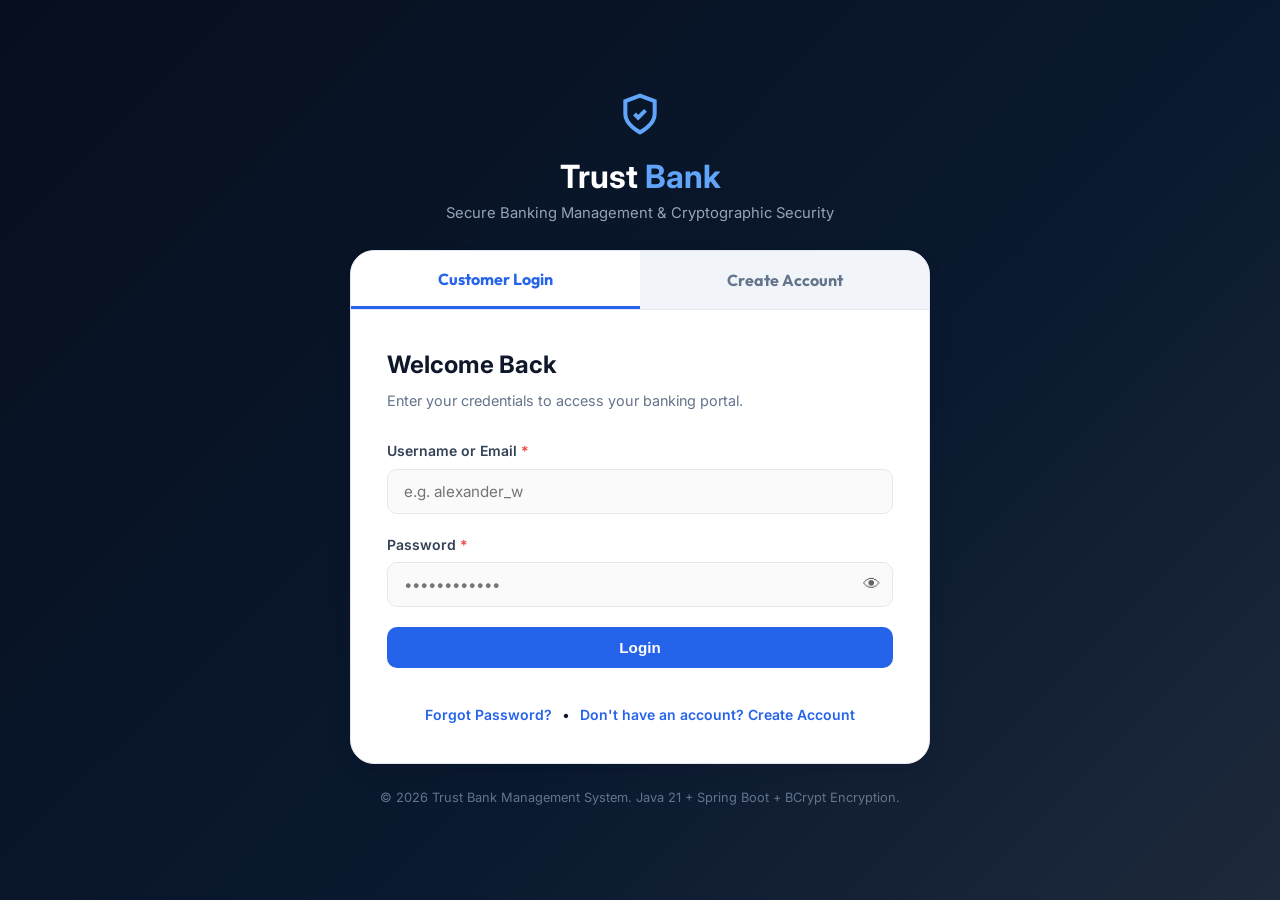
==== bank-management-system/frontend/index.html @ d6aa2a1b "Initial commit" ====
<!DOCTYPE html>
<html lang="en">
<head>
    <meta charset="UTF-8">
    <meta name="viewport" content="width=device-width, initial-scale=1.0">
    <title>Trust Bank | Login & Registration</title>
    
    <!-- Google Fonts -->
    <link rel="preconnect" href="https://fonts.googleapis.com">
    <link rel="preconnect" href="https://fonts.gstatic.com" crossorigin>
    <link href="https://fonts.googleapis.com/css2?family=Inter:wght@300;400;500;600;700;800&family=Outfit:wght@500;600;700;800&display=swap" rel="stylesheet">
    
    <!-- CSS Stylesheet -->
    <link rel="stylesheet" href="style.css">
</head>
<body class="auth-page">

    <!-- Toast Notification Container -->
    <div id="toast-container" class="toast-container" aria-live="polite"></div>

    <div class="auth-container">
        <!-- Auth Brand Header -->
        <div class="auth-brand">
            <svg class="brand-icon" viewBox="0 0 24 24" fill="none" stroke="currentColor" stroke-width="2.2">
                <path d="M12 22s8-4 8-10V5l-8-3-8 3v7c0 6 8 10 8 10z"></path>
                <path d="m9 12 2 2 4-4"></path>
            </svg>
            <h1>Trust <span class="brand-highlight">Bank</span></h1>
            <p>Secure Banking Management & Cryptographic Security</p>
        </div>

        <!-- Auth Card Box -->
        <div class="auth-card">
            <!-- Tabs Header -->
            <div class="auth-tabs">
                <button class="tab-btn active" id="tab-login" onclick="switchAuthTab('login')">Customer Login</button>
                <button class="tab-btn" id="tab-signup" onclick="switchAuthTab('signup')">Create Account</button>
            </div>

            <!-- LOGIN FORM -->
            <div id="form-login-container" class="auth-form-wrapper">
                <div class="form-header">
                    <h2>Welcome Back</h2>
                    <p>Enter your credentials to access your banking portal.</p>
                </div>

                <form id="login-form" onsubmit="handleLogin(event)" class="form-stack">
                    <div class="form-group">
                        <label for="login-username">Username or Email <span class="required">*</span></label>
                        <input type="text" id="login-username" placeholder="e.g. alexander_w" required autocomplete="username">
                    </div>

                    <div class="form-group">
                        <label for="login-password">Password <span class="required">*</span></label>
                        <div class="input-password-wrapper">
                            <input type="password" id="login-password" placeholder="••••••••••••" required autocomplete="current-password">
                            <button type="button" class="btn-toggle-pass" onclick="togglePasswordVisibility('login-password')">👁</button>
                        </div>
                    </div>

                    <button type="submit" class="btn btn-primary btn-block" id="btn-login-submit">
                        Login
                    </button>

                    <div class="form-links">
                        <a href="javascript:void(0)" onclick="handleForgotPassword()">Forgot Password?</a>
                        <span class="divider">•</span>
                        <a href="javascript:void(0)" onclick="switchAuthTab('signup')">Don't have an account? Create Account</a>
                    </div>
                </form>
            </div>

            <!-- SIGNUP FORM -->
            <div id="form-signup-container" class="auth-form-wrapper hidden">
                <div class="form-header">
                    <h2>Customer Registration</h2>
                    <p>Create a new account with BCrypt password protection.</p>
                </div>

                <form id="signup-form" onsubmit="handleSignup(event)" class="form-grid">
                    <div class="form-group span-2">
                        <label for="signup-fullname">Full Name <span class="required">*</span></label>
                        <input type="text" id="signup-fullname" placeholder="Alexander Wright" required>
                    </div>

                    <div class="form-group">
                        <label for="signup-email">Email Address <span class="required">*</span></label>
                        <input type="email" id="signup-email" placeholder="alexander@example.com" required>
                    </div>

                    <div class="form-group">
                        <label for="signup-phone">Phone Number <span class="required">*</span></label>
                        <input type="tel" id="signup-phone" placeholder="+1 (555) 019-2834" required>
                    </div>

                    <div class="form-group">
                        <label for="signup-dob">Date of Birth <span class="required">*</span></label>
                        <input type="date" id="signup-dob" required>
                    </div>

                    <div class="form-group">
                        <label for="signup-account-type">Account Type</label>
                        <select id="signup-account-type">
                            <option value="Savings">Savings Account</option>
                            <option value="Current">Current Account</option>
                        </select>
                    </div>

                    <div class="form-group span-2">
                        <label for="signup-address">Residential Address <span class="required">*</span></label>
                        <input type="text" id="signup-address" placeholder="124 Financial Way, New York, NY 10001" required>
                    </div>

                    <div class="form-group span-2">
                        <label for="signup-username">Username <span class="required">*</span></label>
                        <input type="text" id="signup-username" placeholder="alexander_w" required>
                    </div>

                    <div class="form-group">
                        <label for="signup-password">Password <span class="required">*</span></label>
                        <div class="input-password-wrapper">
                            <input type="password" id="signup-password" placeholder="••••••••••••" required>
                            <button type="button" class="btn-toggle-pass" onclick="togglePasswordVisibility('signup-password')">👁</button>
                        </div>
                    </div>

                    <div class="form-group">
                        <label for="signup-confirm-password">Confirm Password <span class="required">*</span></label>
                        <div class="input-password-wrapper">
                            <input type="password" id="signup-confirm-password" placeholder="••••••••••••" required>
                            <button type="button" class="btn-toggle-pass" onclick="togglePasswordVisibility('signup-confirm-password')">👁</button>
                        </div>
                    </div>

                    <div class="form-actions span-2">
                        <button type="submit" class="btn btn-primary" id="btn-signup-submit">
                            Register Account
                        </button>
                        <button type="button" class="btn btn-secondary" onclick="openPasswordGenerator()">
                            ⚡ Generate Strong Password
                        </button>
                    </div>

                    <div class="form-links span-2">
                        <a href="javascript:void(0)" onclick="switchAuthTab('login')">Already have an account? Login</a>
                    </div>
                </form>
            </div>
        </div>

        <!-- Footer -->
        <div class="auth-footer">
            <p>&copy; 2026 Trust Bank Management System. Java 21 + Spring Boot + BCrypt Encryption.</p>
        </div>
    </div>

    <!-- Page JavaScript -->
    <script src="script.js"></script>
</body>
</html>
---- bank-management-system/frontend/style.css ----
/* ==========================================================================
   Trust Bank - Professional Multi-Page Architecture Stylesheet
   Colors: Navy, Dark Blue, Blue Accent, White, Light Gray
   ========================================================================== */

/* Design Tokens & CSS Variables */
:root {
    --color-navy: #0a192f;
    --color-navy-dark: #070f1e;
    --color-dark-blue: #1e293b;
    --color-slate: #334155;
    --color-blue-accent: #2563eb;
    --color-blue-hover: #1d4ed8;
    --color-blue-light: #eff6ff;
    --color-blue-glow: rgba(37, 99, 235, 0.25);
    
    --color-light-bg: #f8fafc;
    --color-card-bg: #ffffff;
    --color-border: #e2e8f0;
    --color-text-main: #0f172a;
    --color-text-muted: #64748b;
    --color-white: #ffffff;

    --color-success: #10b981;
    --color-success-bg: #ecfdf5;
    --color-warning: #f59e0b;
    --color-danger: #ef4444;
    --color-danger-bg: #fef2f2;

    --font-primary: 'Inter', -apple-system, BlinkMacSystemFont, "Segoe UI", Roboto, sans-serif;
    --font-heading: 'Outfit', 'Inter', sans-serif;

    --radius-sm: 6px;
    --radius-md: 10px;
    --radius-lg: 16px;
    --radius-xl: 24px;

    --shadow-sm: 0 1px 2px 0 rgba(0, 0, 0, 0.05);
    --shadow-md: 0 4px 6px -1px rgba(0, 0, 0, 0.07), 0 2px 4px -1px rgba(0, 0, 0, 0.04);
    --shadow-lg: 0 10px 25px -5px rgba(15, 23, 42, 0.1), 0 8px 10px -6px rgba(15, 23, 42, 0.05);
    --shadow-glow: 0 0 25px rgba(37, 99, 235, 0.15);

    --transition-fast: 0.18s ease;
    --transition-normal: 0.3s ease;
}

/* Reset & Global Base Styles */
* {
    margin: 0;
    padding: 0;
    box-sizing: border-box;
}

html {
    scroll-behavior: smooth;
    font-size: 16px;
}

body {
    font-family: var(--font-primary);
    background-color: var(--color-light-bg);
    color: var(--color-text-main);
    line-height: 1.6;
    min-height: 100vh;
    display: flex;
    flex-direction: column;
    -webkit-font-smoothing: antialiased;
}

.main-body {
    flex-grow: 1;
    padding-bottom: 4rem;
}

/* Utility Classes */
.hidden {
    display: none !important;
}

.container {
    max-width: 1200px;
    margin: 0 auto;
    padding: 0 1.5rem;
}

.font-mono {
    font-family: ui-monospace, SFMono-Regular, Menlo, Monaco, Consolas, monospace;
}

.font-sm {
    font-size: 0.875rem;
}

.text-center { text-align: center; }
.text-danger { color: var(--color-danger); }
.text-primary { color: var(--color-blue-accent); }
.margin-top-lg { margin-top: 2rem; }
.section-padding { padding-top: 2.5rem; padding-bottom: 2.5rem; }

/* Toast Notifications */
.toast-container {
    position: fixed;
    top: 1.5rem;
    right: 1.5rem;
    z-index: 9999;
    display: flex;
    flex-direction: column;
    gap: 0.75rem;
    pointer-events: none;
}

.toast {
    pointer-events: auto;
    min-width: 320px;
    max-width: 450px;
    padding: 1rem 1.25rem;
    border-radius: var(--radius-md);
    background: var(--color-white);
    box-shadow: var(--shadow-lg);
    display: flex;
    align-items: flex-start;
    gap: 0.75rem;
    border-left: 4px solid var(--color-blue-accent);
    animation: toastSlideIn 0.3s cubic-bezier(0.16, 1, 0.3, 1);
    font-size: 0.9375rem;
    color: var(--color-text-main);
}

.toast.toast-success { border-left-color: var(--color-success); }
.toast.toast-error { border-left-color: var(--color-danger); }
.toast.toast-warning { border-left-color: var(--color-warning); }

@keyframes toastSlideIn {
    from { opacity: 0; transform: translateX(100px); }
    to { opacity: 1; transform: translateX(0); }
}

/* Header & Navbar */
.navbar-header {
    position: sticky;
    top: 0;
    z-index: 1000;
    background-color: rgba(10, 25, 47, 0.95);
    backdrop-filter: blur(12px);
    border-bottom: 1px solid rgba(255, 255, 255, 0.1);
}

.nav-container {
    max-width: 1240px;
    margin: 0 auto;
    padding: 0.9rem 1.5rem;
    display: flex;
    align-items: center;
    justify-content: space-between;
}

.brand-logo {
    display: flex;
    align-items: center;
    gap: 0.6rem;
    text-decoration: none;
    color: var(--color-white);
    font-family: var(--font-heading);
    font-size: 1.35rem;
    font-weight: 800;
}

.brand-icon {
    width: 28px;
    height: 28px;
    color: #60a5fa;
}

.brand-highlight { color: #60a5fa; }

.nav-menu {
    display: flex;
    align-items: center;
    gap: 1.5rem;
}

.nav-link {
    color: #cbd5e1;
    text-decoration: none;
    font-size: 0.925rem;
    font-weight: 500;
    transition: var(--transition-fast);
    padding: 0.4rem 0.75rem;
    border-radius: var(--radius-sm);
}

.nav-link:hover, .nav-link.active {
    color: var(--color-white);
    background: rgba(255, 255, 255, 0.08);
}

.nav-actions {
    display: flex;
    align-items: center;
    gap: 1rem;
}

.user-greeting {
    color: #94a3b8;
    font-size: 0.9rem;
    font-weight: 500;
}

/* Buttons System */
.btn {
    display: inline-flex;
    align-items: center;
    justify-content: center;
    gap: 0.5rem;
    padding: 0.75rem 1.4rem;
    font-size: 0.95rem;
    font-weight: 600;
    border-radius: var(--radius-md);
    border: 1px solid transparent;
    cursor: pointer;
    transition: all var(--transition-fast);
    text-decoration: none;
    line-height: 1;
}

.btn-sm { padding: 0.5rem 0.9rem; font-size: 0.85rem; }
.btn-lg { padding: 0.95rem 1.8rem; font-size: 1.05rem; }
.btn-block { width: 100%; }

.btn-primary {
    background-color: var(--color-blue-accent);
    color: var(--color-white);
}

.btn-primary:hover {
    background-color: var(--color-blue-hover);
    box-shadow: 0 4px 14px rgba(37, 99, 235, 0.4);
}

.btn-secondary {
    background-color: var(--color-navy);
    color: var(--color-white);
}

.btn-secondary:hover {
    background-color: var(--color-dark-blue);
}

.btn-outline {
    background-color: transparent;
    border-color: var(--color-border);
    color: var(--color-text-main);
}

.btn-outline:hover {
    background-color: var(--color-light-bg);
    border-color: var(--color-slate);
}

.btn-outline-light {
    background-color: transparent;
    border-color: rgba(255, 255, 255, 0.3);
    color: var(--color-white);
}

.btn-outline-light:hover {
    background-color: rgba(255, 255, 255, 0.15);
    border-color: var(--color-white);
}

.btn-success {
    background-color: var(--color-success);
    color: var(--color-white);
}

.btn-success:hover {
    background-color: #059669;
    box-shadow: 0 4px 14px rgba(16, 185, 129, 0.4);
}

.btn-danger {
    background-color: var(--color-danger);
    color: var(--color-white);
}

.btn-danger:hover { background-color: #dc2626; }

.btn-danger-outline {
    background-color: transparent;
    border-color: #fca5a5;
    color: var(--color-danger);
}

.btn-danger-outline:hover { background-color: var(--color-danger-bg); }

.btn-danger-light {
    background-color: rgba(239, 68, 68, 0.15);
    color: #fca5a5;
}

.btn-danger-light:hover { background-color: rgba(239, 68, 68, 0.3); }

.btn-link {
    background: none;
    border: none;
    padding: 0;
    color: var(--color-text-muted);
    font-weight: 600;
    cursor: pointer;
}

.btn-link:hover { color: var(--color-blue-accent); }

/* AUTH PAGE (index.html) STYLING */
.auth-page {
    background: linear-gradient(135deg, var(--color-navy-dark) 0%, var(--color-navy) 60%, var(--color-dark-blue) 100%);
    color: var(--color-white);
    min-height: 100vh;
    display: flex;
    align-items: center;
    justify-content: center;
    padding: 2.5rem 1rem;
}

.auth-container {
    width: 100%;
    max-width: 580px;
    display: flex;
    flex-direction: column;
    gap: 1.5rem;
}

.auth-brand {
    text-align: center;
}

.auth-brand .brand-icon {
    width: 44px;
    height: 44px;
    margin-bottom: 0.5rem;
}

.auth-brand h1 {
    font-size: 2rem;
    color: var(--color-white);
}

.auth-brand p {
    font-size: 0.925rem;
    color: #94a3b8;
}

.auth-card {
    background: var(--color-card-bg);
    border: 1px solid var(--color-border);
    border-radius: var(--radius-xl);
    box-shadow: var(--shadow-lg);
    overflow: hidden;
    color: var(--color-text-main);
}

.auth-tabs {
    display: flex;
    border-bottom: 1px solid var(--color-border);
    background: #f1f5f9;
}

.tab-btn {
    flex: 1;
    padding: 1.1rem;
    font-family: var(--font-heading);
    font-size: 1rem;
    font-weight: 700;
    border: none;
    background: transparent;
    color: var(--color-text-muted);
    cursor: pointer;
    transition: var(--transition-fast);
}

.tab-btn.active {
    background: var(--color-card-bg);
    color: var(--color-blue-accent);
    border-bottom: 3px solid var(--color-blue-accent);
}

.auth-form-wrapper {
    padding: 2.25rem;
}

.form-header {
    margin-bottom: 1.75rem;
}

.form-header h2 {
    font-size: 1.5rem;
    margin-bottom: 0.25rem;
}

.form-header p {
    font-size: 0.9rem;
    color: var(--color-text-muted);
}

.form-grid {
    display: grid;
    grid-template-columns: 1fr 1fr;
    gap: 1.25rem;
}

.form-stack {
    display: flex;
    flex-direction: column;
    gap: 1.25rem;
}

.span-2 { grid-column: span 2; }

@media (max-width: 600px) {
    .form-grid { grid-template-columns: 1fr; }
    .span-2 { grid-column: span 1; }
}

.form-group {
    display: flex;
    flex-direction: column;
    gap: 0.4rem;
}

.form-group label {
    font-size: 0.875rem;
    font-weight: 600;
    color: var(--color-slate);
}

.required { color: var(--color-danger); }

.form-group input,
.form-group select {
    width: 100%;
    padding: 0.75rem 1rem;
    font-size: 0.95rem;
    font-family: inherit;
    border: 1px solid var(--color-border);
    border-radius: var(--radius-md);
    background-color: #fafafa;
    color: var(--color-text-main);
    transition: var(--transition-fast);
}

.form-group input:focus,
.form-group select:focus {
    outline: none;
    border-color: var(--color-blue-accent);
    background-color: var(--color-white);
    box-shadow: 0 0 0 3px var(--color-blue-glow);
}

.input-password-wrapper {
    position: relative;
    display: flex;
    align-items: center;
}

.btn-toggle-pass {
    position: absolute;
    right: 0.75rem;
    background: none;
    border: none;
    cursor: pointer;
    font-size: 1.1rem;
    opacity: 0.6;
}

.btn-toggle-pass:hover { opacity: 1; }

.form-actions {
    display: flex;
    flex-direction: column;
    gap: 0.75rem;
    margin-top: 0.5rem;
}

.form-links {
    display: flex;
    align-items: center;
    justify-content: center;
    gap: 0.6rem;
    margin-top: 1rem;
    font-size: 0.875rem;
}

.form-links a {
    color: var(--color-blue-accent);
    text-decoration: none;
    font-weight: 600;
}

.form-links a:hover { text-decoration: underline; }

.auth-footer {
    text-align: center;
    font-size: 0.8rem;
    color: #64748b;
}

/* HOME PAGE (home.html) STYLING */
.home-hero {
    padding: 4rem 0;
}

.hero-header {
    max-width: 650px;
    margin: 0 auto 3.5rem auto;
}

.badge {
    display: inline-block;
    padding: 0.25rem 0.75rem;
    border-radius: 20px;
    font-size: 0.75rem;
    font-weight: 700;
    text-transform: uppercase;
}

.badge-primary-outline {
    border: 1px solid var(--color-blue-accent);
    color: var(--color-blue-accent);
    background: var(--color-blue-light);
}

.badge-accent {
    background: #ecfdf5;
    color: #059669;
}

.page-title {
    font-size: 2.5rem;
    margin: 0.75rem 0 0.5rem 0;
}

.page-subtitle {
    font-size: 1.1rem;
    color: var(--color-text-muted);
}

.services-grid {
    display: grid;
    grid-template-columns: repeat(auto-fit, minmax(340px, 1fr));
    gap: 2.25rem;
    max-width: 950px;
    margin: 0 auto;
}

.service-card {
    background: var(--color-card-bg);
    border: 1px solid var(--color-border);
    border-radius: var(--radius-xl);
    padding: 2.75rem;
    box-shadow: var(--shadow-md);
    transition: var(--transition-normal);
    display: flex;
    flex-direction: column;
    justify-content: space-between;
}

.service-card:hover {
    transform: translateY(-5px);
    box-shadow: var(--shadow-lg);
    border-color: var(--color-blue-accent);
}

.card-highlight {
    border-color: rgba(37, 99, 235, 0.4);
    box-shadow: var(--shadow-glow);
}

.card-icon-header {
    width: 64px;
    height: 64px;
    border-radius: var(--radius-lg);
    display: flex;
    align-items: center;
    justify-content: center;
    margin-bottom: 1.5rem;
}

.icon-navy { background: #e2e8f0; }
.icon-blue { background: var(--color-blue-light); }
.large-emoji { font-size: 2rem; }

.card-title {
    font-size: 1.6rem;
    margin-bottom: 0.75rem;
}

.card-description {
    font-size: 0.975rem;
    color: var(--color-text-muted);
    margin-bottom: 2rem;
    flex-grow: 1;
}

/* BANK MANAGEMENT PAGE (bank.html) STYLING */
.dashboard-banner {
    background: linear-gradient(135deg, var(--color-navy) 0%, var(--color-dark-blue) 100%);
    color: var(--color-white);
    padding: 2.25rem 2.5rem;
    border-radius: var(--radius-lg);
    display: flex;
    align-items: center;
    justify-content: space-between;
    flex-wrap: wrap;
    gap: 1.5rem;
    box-shadow: var(--shadow-lg);
    margin-bottom: 2rem;
}

.welcome-text h1 {
    color: var(--color-white);
    font-size: 1.85rem;
    margin-bottom: 0.3rem;
}

.welcome-text p {
    color: #94a3b8;
    font-size: 0.95rem;
}

.dash-quick-buttons { display: flex; gap: 0.75rem; }

.dashboard-grid {
    display: grid;
    grid-template-columns: 1fr 1fr;
    gap: 2rem;
    margin-bottom: 2rem;
}

@media (max-width: 850px) {
    .dashboard-grid { grid-template-columns: 1fr; }
}

.dash-card {
    background: var(--color-card-bg);
    border: 1px solid var(--color-border);
    border-radius: var(--radius-lg);
    padding: 2rem;
    box-shadow: var(--shadow-md);
    display: flex;
    flex-direction: column;
    justify-content: space-between;
}

.dash-card.card-primary {
    background: linear-gradient(145deg, #1e293b 0%, #0f172a 100%);
    color: var(--color-white);
    border-color: rgba(255, 255, 255, 0.1);
}

.dash-card.card-primary .dash-card-header h3 { color: var(--color-white); }

.dash-card-header {
    display: flex;
    align-items: center;
    justify-content: space-between;
    margin-bottom: 1.5rem;
}

.account-type-badge {
    background: rgba(37, 99, 235, 0.2);
    color: #60a5fa;
    border: 1px solid rgba(96, 165, 250, 0.3);
    padding: 0.25rem 0.75rem;
    border-radius: 30px;
    font-size: 0.8rem;
    font-weight: 700;
}

.balance-display { margin-bottom: 1.75rem; }

.balance-label {
    font-size: 0.85rem;
    text-transform: uppercase;
    letter-spacing: 0.05em;
    color: #94a3b8;
}

.balance-amount {
    font-size: 2.75rem;
    font-weight: 800;
    font-family: var(--font-heading);
    color: #60a5fa;
    line-height: 1.1;
    margin-top: 0.2rem;
}

.dash-details {
    display: flex;
    flex-direction: column;
    gap: 0.75rem;
    padding-top: 1.25rem;
    border-top: 1px solid rgba(255, 255, 255, 0.1);
}

.detail-row {
    display: flex;
    justify-content: space-between;
    font-size: 0.9rem;
}

.detail-label { color: #94a3b8; }
.detail-value { color: var(--color-white); font-weight: 600; }

.info-list {
    display: flex;
    flex-direction: column;
    gap: 0.85rem;
}

.info-item {
    display: flex;
    justify-content: space-between;
    padding-bottom: 0.6rem;
    border-bottom: 1px solid var(--color-border);
    font-size: 0.925rem;
}

.info-item:last-child { border-bottom: none; }
.info-label { color: var(--color-text-muted); font-weight: 500; }
.info-val { color: var(--color-text-main); font-weight: 600; }

.quick-actions-bar {
    background: var(--color-card-bg);
    border: 1px solid var(--color-border);
    border-radius: var(--radius-lg);
    padding: 1.75rem 2rem;
    box-shadow: var(--shadow-md);
    display: flex;
    align-items: center;
    justify-content: space-between;
    flex-wrap: wrap;
    gap: 1.25rem;
}

.actions-group {
    display: flex;
    flex-wrap: wrap;
    gap: 0.85rem;
}

/* Modals */
.modal-backdrop {
    position: fixed;
    top: 0;
    left: 0;
    width: 100vw;
    height: 100vh;
    background: rgba(15, 23, 42, 0.65);
    backdrop-filter: blur(6px);
    z-index: 9000;
    display: flex;
    align-items: center;
    justify-content: center;
    padding: 1.5rem;
}

.modal-card {
    background: var(--color-card-bg);
    border-radius: var(--radius-xl);
    width: 100%;
    max-width: 560px;
    padding: 2.25rem;
    box-shadow: var(--shadow-lg);
    position: relative;
}

.modal-header {
    display: flex;
    justify-content: space-between;
    align-items: center;
    margin-bottom: 0.5rem;
}

.modal-header h3 { font-size: 1.4rem; }
.modal-close-btn {
    background: none;
    border: none;
    font-size: 1.8rem;
    cursor: pointer;
    color: var(--color-text-muted);
}

.modal-subtitle {
    font-size: 0.875rem;
    color: var(--color-text-muted);
    margin-bottom: 1.5rem;
}

.modal-danger-card { border-top: 5px solid var(--color-danger); }
.modal-body-text { margin: 1rem 0 1.75rem 0; font-size: 0.95rem; }
.modal-actions { display: flex; justify-content: flex-end; gap: 0.85rem; }

/* PASSWORD GENERATOR PAGE (password.html) STYLING */
.generator-card {
    max-width: 880px;
    margin: 0 auto;
    background: var(--color-card-bg);
    border: 1px solid var(--color-border);
    border-radius: var(--radius-xl);
    padding: 2.75rem;
    box-shadow: var(--shadow-lg);
}

.password-display-wrapper {
    background: var(--color-navy);
    padding: 1.75rem;
    border-radius: var(--radius-lg);
    margin-bottom: 2.25rem;
    display: flex;
    flex-direction: column;
    gap: 1.25rem;
}

.password-display-box {
    font-family: ui-monospace, SFMono-Regular, Consolas, monospace;
    font-size: 1.65rem;
    font-weight: 700;
    color: #60a5fa;
    letter-spacing: 0.08em;
    word-break: break-all;
    text-align: center;
    padding: 0.75rem;
    background: rgba(0, 0, 0, 0.3);
    border: 1px solid rgba(255, 255, 255, 0.1);
    border-radius: var(--radius-md);
    min-height: 70px;
    display: flex;
    align-items: center;
    justify-content: center;
}

.display-actions {
    display: flex;
    justify-content: center;
    gap: 0.85rem;
    flex-wrap: wrap;
}

.generator-controls {
    display: flex;
    flex-direction: column;
    gap: 2rem;
    background: var(--color-light-bg);
    padding: 2rem;
    border-radius: var(--radius-lg);
    border: 1px solid var(--color-border);
    margin-bottom: 2.25rem;
}

.control-group { display: flex; flex-direction: column; gap: 0.75rem; }
.control-header { display: flex; justify-content: space-between; align-items: center; }
.control-header label, .control-label { font-size: 0.95rem; font-weight: 700; }
.length-badge {
    background: var(--color-blue-light);
    color: var(--color-blue-accent);
    padding: 0.25rem 0.75rem;
    border-radius: 20px;
    font-size: 0.875rem;
    font-weight: 700;
}

input[type="range"] {
    -webkit-appearance: none;
    width: 100%;
    height: 8px;
    border-radius: 5px;
    background: var(--color-border);
    outline: none;
}

input[type="range"]::-webkit-slider-thumb {
    -webkit-appearance: none;
    appearance: none;
    width: 24px;
    height: 24px;
    border-radius: 50%;
    background: var(--color-blue-accent);
    cursor: pointer;
    box-shadow: 0 2px 6px rgba(37, 99, 235, 0.4);
}

.range-labels { display: flex; justify-content: space-between; font-size: 0.785rem; color: var(--color-text-muted); }

.checkbox-grid {
    display: grid;
    grid-template-columns: repeat(auto-fit, minmax(200px, 1fr));
    gap: 1rem;
}

.checkbox-container {
    display: flex;
    align-items: center;
    gap: 0.6rem;
    font-size: 0.925rem;
    font-weight: 500;
    color: var(--color-slate);
    cursor: pointer;
}

.checkbox-container input { width: 18px; height: 18px; accent-color: var(--color-blue-accent); cursor: pointer; }

/* Strength Meter */
.strength-header { display: flex; justify-content: space-between; align-items: center; }

.strength-status-badge {
    padding: 0.2rem 0.75rem;
    border-radius: 20px;
    font-size: 0.8rem;
    font-weight: 700;
    text-transform: uppercase;
}

.badge-very-weak { background: #fee2e2; color: #dc2626; }
.badge-weak { background: #ffedd5; color: #ea580c; }
.badge-medium { background: #fef3c7; color: #d97706; }
.badge-strong { background: #dbeafe; color: #2563eb; }
.badge-very-strong { background: #d1fae5; color: #059669; }

.strength-meter-bar {
    width: 100%;
    height: 10px;
    background: var(--color-border);
    border-radius: 5px;
    overflow: hidden;
}

.strength-meter-fill {
    height: 100%;
    width: 60%;
    background: var(--color-warning);
    border-radius: 5px;
    transition: width 0.3s ease, background-color 0.3s ease;
}

.strength-hint { font-size: 0.825rem; color: var(--color-text-muted); }

.use-password-cta {
    background: linear-gradient(135deg, #ecfdf5 0%, #d1fae5 100%);
    border: 1px solid #a7f3d0;
    border-radius: var(--radius-lg);
    padding: 1.75rem;
    display: flex;
    align-items: center;
    justify-content: space-between;
    flex-wrap: wrap;
    gap: 1.25rem;
    margin-bottom: 1.5rem;
}

.cta-text h4 { color: #065f46; font-size: 1.15rem; }
.cta-text p { color: #047857; font-size: 0.9rem; }

.security-guarantee {
    display: flex;
    align-items: center;
    gap: 0.5rem;
    padding: 0.85rem 1.25rem;
    background: var(--color-light-bg);
    border-radius: var(--radius-md);
    color: var(--color-slate);
    border: 1px dashed var(--color-border);
}

/* Footer */
.footer {
    background: var(--color-navy-dark);
    color: var(--color-white);
    padding-top: 3.5rem;
    border-top: 1px solid rgba(255, 255, 255, 0.08);
}

.footer-container {
    display: grid;
    grid-template-columns: 2fr 1fr;
    gap: 3rem;
    padding-bottom: 2.5rem;
}

.footer-brand p { color: #94a3b8; margin-top: 0.75rem; font-size: 0.925rem; }
.footer-links { display: flex; flex-direction: column; gap: 0.6rem; }
.footer-links h4 { color: var(--color-white); font-size: 1.05rem; margin-bottom: 0.5rem; }
.footer-links a { color: #94a3b8; text-decoration: none; font-size: 0.925rem; }
.footer-links a:hover { color: var(--color-white); }

.footer-bottom {
    border-top: 1px solid rgba(255, 255, 255, 0.08);
    padding: 1.5rem 0;
    font-size: 0.875rem;
    color: #64748b;
}
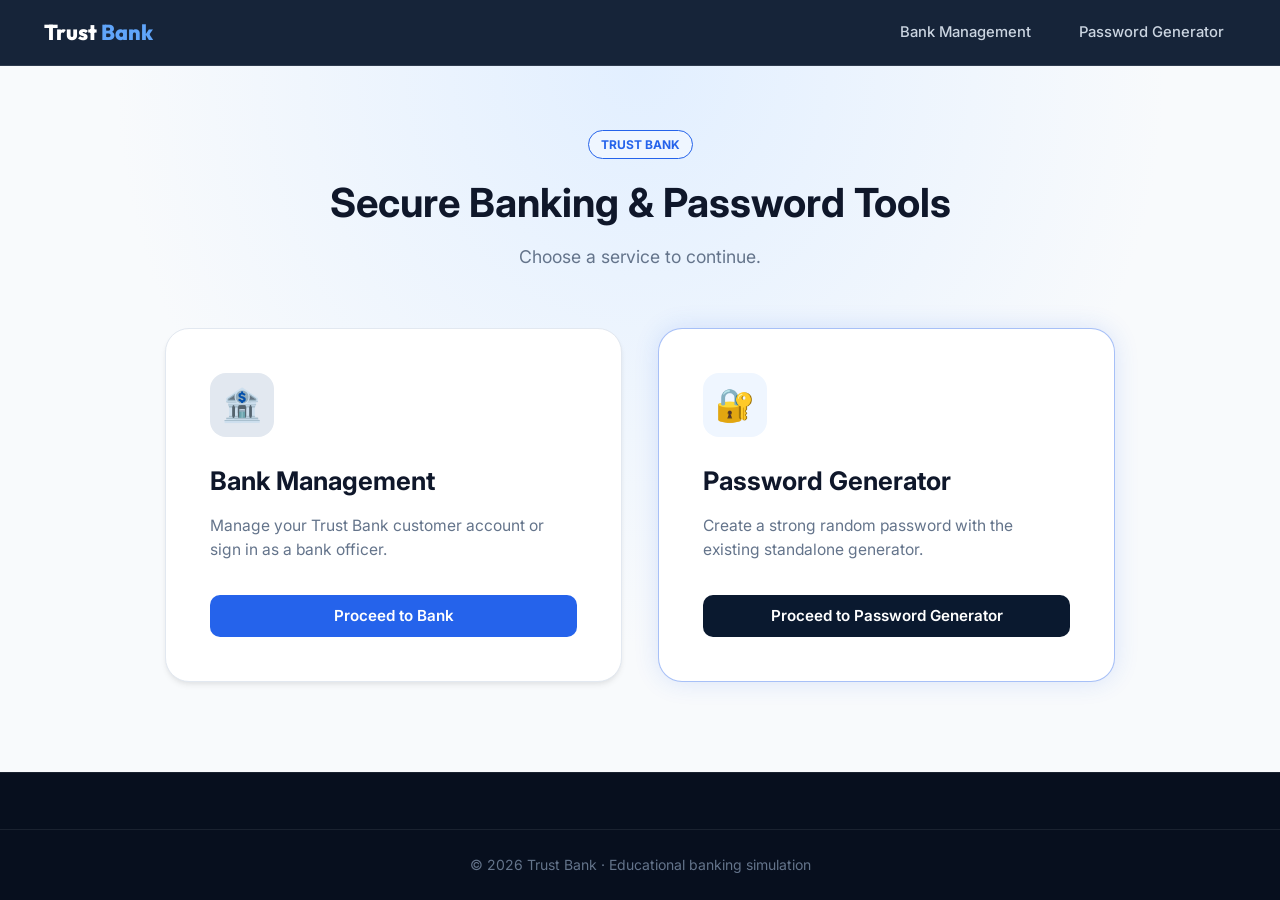
==== commit 6878718d: "Add transaction, officer, and auth features; update frontend and backend" ====
--- a/bank-management-system/frontend/index.html
+++ b/bank-management-system/frontend/index.html
@@ -3,7 +3,7 @@
 <head>
     <meta charset="UTF-8">
     <meta name="viewport" content="width=device-width, initial-scale=1.0">
-    <title>Trust Bank | Login & Registration</title>
+    <title>Trust Bank | Secure Banking & Password Tools</title>
     
     <!-- Google Fonts -->
     <link rel="preconnect" href="https://fonts.googleapis.com">
@@ -13,148 +13,40 @@
     <!-- CSS Stylesheet -->
     <link rel="stylesheet" href="style.css">
 </head>
-<body class="auth-page">
+<body>
+    <header class="navbar-header">
+        <div class="nav-container">
+            <a href="index.html" class="brand-logo"><span class="brand-name">Trust <span class="brand-highlight">Bank</span></span></a>
+            <nav class="nav-menu" aria-label="Primary navigation">
+                <a href="bank-entry.html" class="nav-link">Bank Management</a>
+                <a href="password.html" class="nav-link">Password Generator</a>
+            </nav>
+        </div>
+    </header>
 
-    <!-- Toast Notification Container -->
-    <div id="toast-container" class="toast-container" aria-live="polite"></div>
-
-    <div class="auth-container">
-        <!-- Auth Brand Header -->
-        <div class="auth-brand">
-            <svg class="brand-icon" viewBox="0 0 24 24" fill="none" stroke="currentColor" stroke-width="2.2">
-                <path d="M12 22s8-4 8-10V5l-8-3-8 3v7c0 6 8 10 8 10z"></path>
-                <path d="m9 12 2 2 4-4"></path>
-            </svg>
-            <h1>Trust <span class="brand-highlight">Bank</span></h1>
-            <p>Secure Banking Management & Cryptographic Security</p>
-        </div>
-
-        <!-- Auth Card Box -->
-        <div class="auth-card">
-            <!-- Tabs Header -->
-            <div class="auth-tabs">
-                <button class="tab-btn active" id="tab-login" onclick="switchAuthTab('login')">Customer Login</button>
-                <button class="tab-btn" id="tab-signup" onclick="switchAuthTab('signup')">Create Account</button>
+    <main class="main-body home-hero feature-home">
+        <div class="container">
+            <div class="hero-header text-center">
+                <span class="badge badge-primary-outline">TRUST BANK</span>
+                <h1 class="page-title">Secure Banking &amp; Password Tools</h1>
+                <p class="page-subtitle">Choose a service to continue.</p>
             </div>
-
-            <!-- LOGIN FORM -->
-            <div id="form-login-container" class="auth-form-wrapper">
-                <div class="form-header">
-                    <h2>Welcome Back</h2>
-                    <p>Enter your credentials to access your banking portal.</p>
-                </div>
-
-                <form id="login-form" onsubmit="handleLogin(event)" class="form-stack">
-                    <div class="form-group">
-                        <label for="login-username">Username or Email <span class="required">*</span></label>
-                        <input type="text" id="login-username" placeholder="e.g. alexander_w" required autocomplete="username">
-                    </div>
-
-                    <div class="form-group">
-                        <label for="login-password">Password <span class="required">*</span></label>
-                        <div class="input-password-wrapper">
-                            <input type="password" id="login-password" placeholder="••••••••••••" required autocomplete="current-password">
-                            <button type="button" class="btn-toggle-pass" onclick="togglePasswordVisibility('login-password')">👁</button>
-                        </div>
-                    </div>
-
-                    <button type="submit" class="btn btn-primary btn-block" id="btn-login-submit">
-                        Login
-                    </button>
-
-                    <div class="form-links">
-                        <a href="javascript:void(0)" onclick="handleForgotPassword()">Forgot Password?</a>
-                        <span class="divider">•</span>
-                        <a href="javascript:void(0)" onclick="switchAuthTab('signup')">Don't have an account? Create Account</a>
-                    </div>
-                </form>
-            </div>
-
-            <!-- SIGNUP FORM -->
-            <div id="form-signup-container" class="auth-form-wrapper hidden">
-                <div class="form-header">
-                    <h2>Customer Registration</h2>
-                    <p>Create a new account with BCrypt password protection.</p>
-                </div>
-
-                <form id="signup-form" onsubmit="handleSignup(event)" class="form-grid">
-                    <div class="form-group span-2">
-                        <label for="signup-fullname">Full Name <span class="required">*</span></label>
-                        <input type="text" id="signup-fullname" placeholder="Alexander Wright" required>
-                    </div>
-
-                    <div class="form-group">
-                        <label for="signup-email">Email Address <span class="required">*</span></label>
-                        <input type="email" id="signup-email" placeholder="alexander@example.com" required>
-                    </div>
-
-                    <div class="form-group">
-                        <label for="signup-phone">Phone Number <span class="required">*</span></label>
-                        <input type="tel" id="signup-phone" placeholder="+1 (555) 019-2834" required>
-                    </div>
-
-                    <div class="form-group">
-                        <label for="signup-dob">Date of Birth <span class="required">*</span></label>
-                        <input type="date" id="signup-dob" required>
-                    </div>
-
-                    <div class="form-group">
-                        <label for="signup-account-type">Account Type</label>
-                        <select id="signup-account-type">
-                            <option value="Savings">Savings Account</option>
-                            <option value="Current">Current Account</option>
-                        </select>
-                    </div>
-
-                    <div class="form-group span-2">
-                        <label for="signup-address">Residential Address <span class="required">*</span></label>
-                        <input type="text" id="signup-address" placeholder="124 Financial Way, New York, NY 10001" required>
-                    </div>
-
-                    <div class="form-group span-2">
-                        <label for="signup-username">Username <span class="required">*</span></label>
-                        <input type="text" id="signup-username" placeholder="alexander_w" required>
-                    </div>
-
-                    <div class="form-group">
-                        <label for="signup-password">Password <span class="required">*</span></label>
-                        <div class="input-password-wrapper">
-                            <input type="password" id="signup-password" placeholder="••••••••••••" required>
-                            <button type="button" class="btn-toggle-pass" onclick="togglePasswordVisibility('signup-password')">👁</button>
-                        </div>
-                    </div>
-
-                    <div class="form-group">
-                        <label for="signup-confirm-password">Confirm Password <span class="required">*</span></label>
-                        <div class="input-password-wrapper">
-                            <input type="password" id="signup-confirm-password" placeholder="••••••••••••" required>
-                            <button type="button" class="btn-toggle-pass" onclick="togglePasswordVisibility('signup-confirm-password')">👁</button>
-                        </div>
-                    </div>
-
-                    <div class="form-actions span-2">
-                        <button type="submit" class="btn btn-primary" id="btn-signup-submit">
-                            Register Account
-                        </button>
-                        <button type="button" class="btn btn-secondary" onclick="openPasswordGenerator()">
-                            ⚡ Generate Strong Password
-                        </button>
-                    </div>
-
-                    <div class="form-links span-2">
-                        <a href="javascript:void(0)" onclick="switchAuthTab('login')">Already have an account? Login</a>
-                    </div>
-                </form>
+            <div class="services-grid">
+                <article class="service-card">
+                    <div class="card-icon-header icon-navy" aria-hidden="true"><span class="large-emoji">🏦</span></div>
+                    <h2 class="card-title">Bank Management</h2>
+                    <p class="card-description">Manage your Trust Bank customer account or sign in as a bank officer.</p>
+                    <a class="btn btn-primary btn-block" href="bank-entry.html">Proceed to Bank</a>
+                </article>
+                <article class="service-card card-highlight">
+                    <div class="card-icon-header icon-blue" aria-hidden="true"><span class="large-emoji">🔐</span></div>
+                    <h2 class="card-title">Password Generator</h2>
+                    <p class="card-description">Create a strong random password with the existing standalone generator.</p>
+                    <a class="btn btn-secondary btn-block" href="password.html">Proceed to Password Generator</a>
+                </article>
             </div>
         </div>
-
-        <!-- Footer -->
-        <div class="auth-footer">
-            <p>&copy; 2026 Trust Bank Management System. Java 21 + Spring Boot + BCrypt Encryption.</p>
-        </div>
-    </div>
-
-    <!-- Page JavaScript -->
-    <script src="script.js"></script>
+    </main>
+    <footer class="footer"><div class="footer-bottom text-center"><p>&copy; 2026 Trust Bank · Educational banking simulation</p></div></footer>
 </body>
 </html>
--- a/bank-management-system/frontend/style.css
+++ b/bank-management-system/frontend/style.css
@@ -998,3 +998,82 @@
     font-size: 0.875rem;
     color: #64748b;
 }
+
+/* Account review and transaction workspaces */
+.feature-home {
+    background: radial-gradient(ellipse at 50% 0%, #e2efff 0%, #f8fafc 58%);
+    position: relative;
+}
+
+.entry-actions { display: grid; gap: 0.75rem; }
+.auth-home-link { justify-content: center; font-size: 1.8rem; }
+.auth-back-link { display: inline-block; margin-top: 0.75rem; color: #bfdbfe; font-size: 0.9rem; text-decoration: none; }
+.auth-back-link:hover { color: var(--color-white); }
+.officer-auth { max-width: 480px; }
+.status-notice {
+    margin: 0 0 1.25rem;
+    padding: 0.9rem 1.1rem;
+    border: 1px solid #fcd34d;
+    border-radius: var(--radius-md);
+    background: #fffbeb;
+    color: #854d0e;
+    font-weight: 600;
+}
+.account-status-badge {
+    display: inline-flex;
+    align-items: center;
+    padding: 0.3rem 0.75rem;
+    border-radius: 999px;
+    background: #e2e8f0;
+    color: #334155;
+    font-size: 0.78rem;
+    font-weight: 800;
+}
+.status-active { background: #dcfce7; color: #166534; }
+.status-pending { background: #fef3c7; color: #92400e; }
+.status-blocked, .status-rejected { background: #fee2e2; color: #991b1b; }
+.transaction-workspace { display: grid; grid-template-columns: repeat(3, minmax(0, 1fr)); gap: 1.25rem; margin: 1.5rem 0; }
+.transaction-form-card h3 { margin-bottom: 1.1rem; }
+.transaction-form-card .form-stack { gap: 0.9rem; }
+.transaction-form-card .btn:disabled { opacity: 0.5; cursor: not-allowed; }
+.transaction-history { margin-top: 1.5rem; }
+.history-heading { align-items: end; }
+.history-filter { display: grid; gap: 0.35rem; color: var(--color-text-muted); font-size: 0.8rem; font-weight: 600; }
+.history-filter select, .toolbar-control input, .toolbar-control select {
+    min-height: 40px;
+    border: 1px solid var(--color-border);
+    border-radius: var(--radius-sm);
+    background: #fff;
+    color: var(--color-text-main);
+    padding: 0.5rem 0.7rem;
+    font: inherit;
+}
+.table-scroll { width: 100%; overflow-x: auto; }
+.data-table { width: 100%; border-collapse: collapse; text-align: left; font-size: 0.86rem; }
+.data-table th, .data-table td { padding: 0.8rem 0.85rem; border-bottom: 1px solid var(--color-border); white-space: nowrap; }
+.data-table th { background: #f1f5f9; color: #334155; font-size: 0.75rem; text-transform: uppercase; }
+.data-table tbody tr:hover { background: #f8fafc; }
+.officer-main { padding-top: 1.5rem; }
+.officer-toolbar { display: flex; flex-wrap: wrap; gap: 0.75rem; align-items: center; margin: 1.25rem 0; }
+.officer-tabs { display: flex; flex-wrap: wrap; gap: 0.5rem; border-bottom: 1px solid var(--color-border); margin: 1rem 0 1.4rem; }
+.officer-tab { border: 0; background: none; padding: 0.8rem 1rem; color: var(--color-text-muted); font: inherit; font-weight: 700; cursor: pointer; border-bottom: 3px solid transparent; }
+.officer-tab.active { color: var(--color-blue-accent); border-bottom-color: var(--color-blue-accent); }
+.officer-stats { display: grid; grid-template-columns: repeat(auto-fit, minmax(180px, 1fr)); gap: 1rem; margin: 1.25rem 0 1.75rem; }
+.officer-stat { padding: 1.25rem; background: #fff; border: 1px solid var(--color-border); border-radius: var(--radius-md); }
+.officer-stat span { display: block; color: var(--color-text-muted); font-size: 0.83rem; }
+.officer-stat strong { display: block; margin-top: 0.25rem; color: var(--color-navy); font: 700 1.65rem var(--font-heading); }
+.table-actions { display: flex; gap: 0.4rem; }
+.table-actions .btn { padding: 0.45rem 0.65rem; font-size: 0.78rem; }
+.report-grid { display: grid; grid-template-columns: repeat(auto-fit, minmax(220px, 1fr)); gap: 0.85rem; }
+.report-row { display: flex; justify-content: space-between; gap: 1rem; border-bottom: 1px solid var(--color-border); padding: 0.8rem 0; }
+
+@media (max-width: 850px) {
+    .transaction-workspace { grid-template-columns: 1fr 1fr; }
+}
+
+@media (max-width: 620px) {
+    .transaction-workspace { grid-template-columns: 1fr; }
+    .history-heading { align-items: stretch; flex-direction: column; }
+    .officer-tabs { overflow-x: auto; flex-wrap: nowrap; }
+    .officer-tab { white-space: nowrap; }
+}
